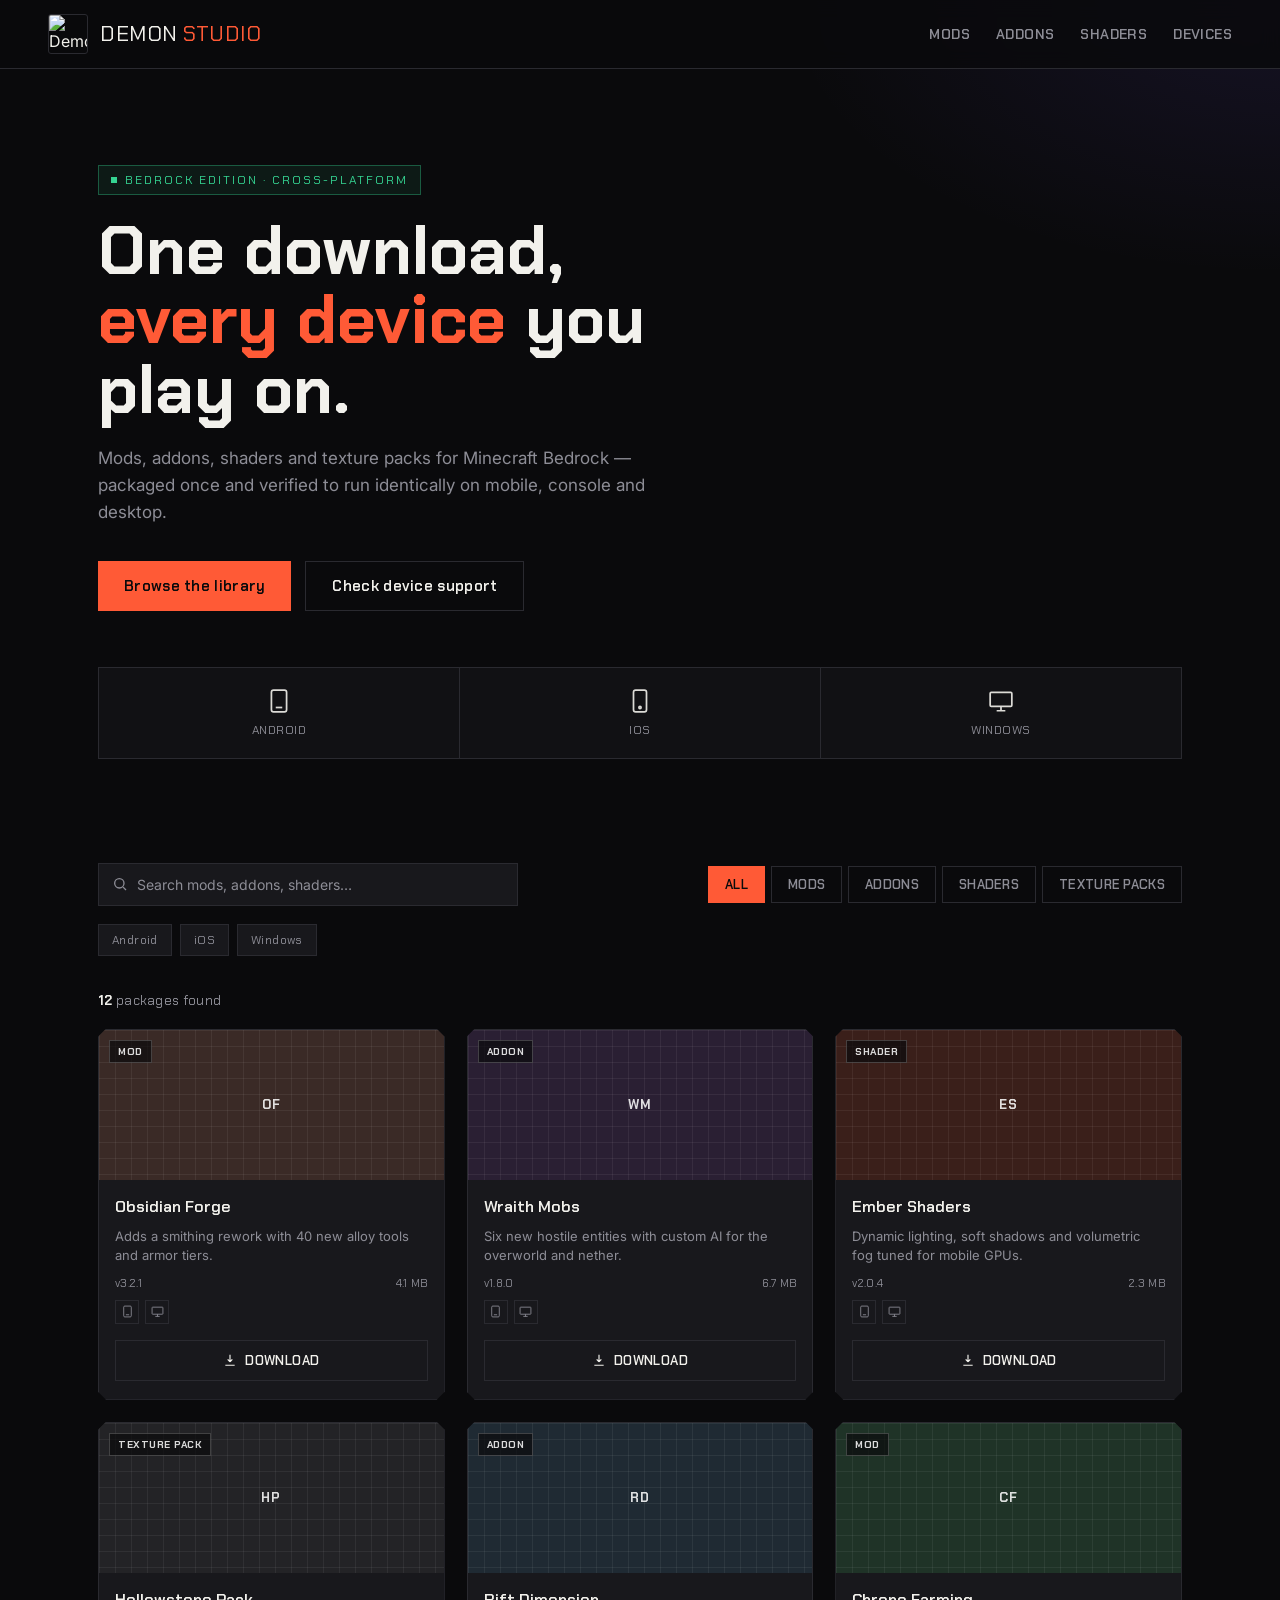
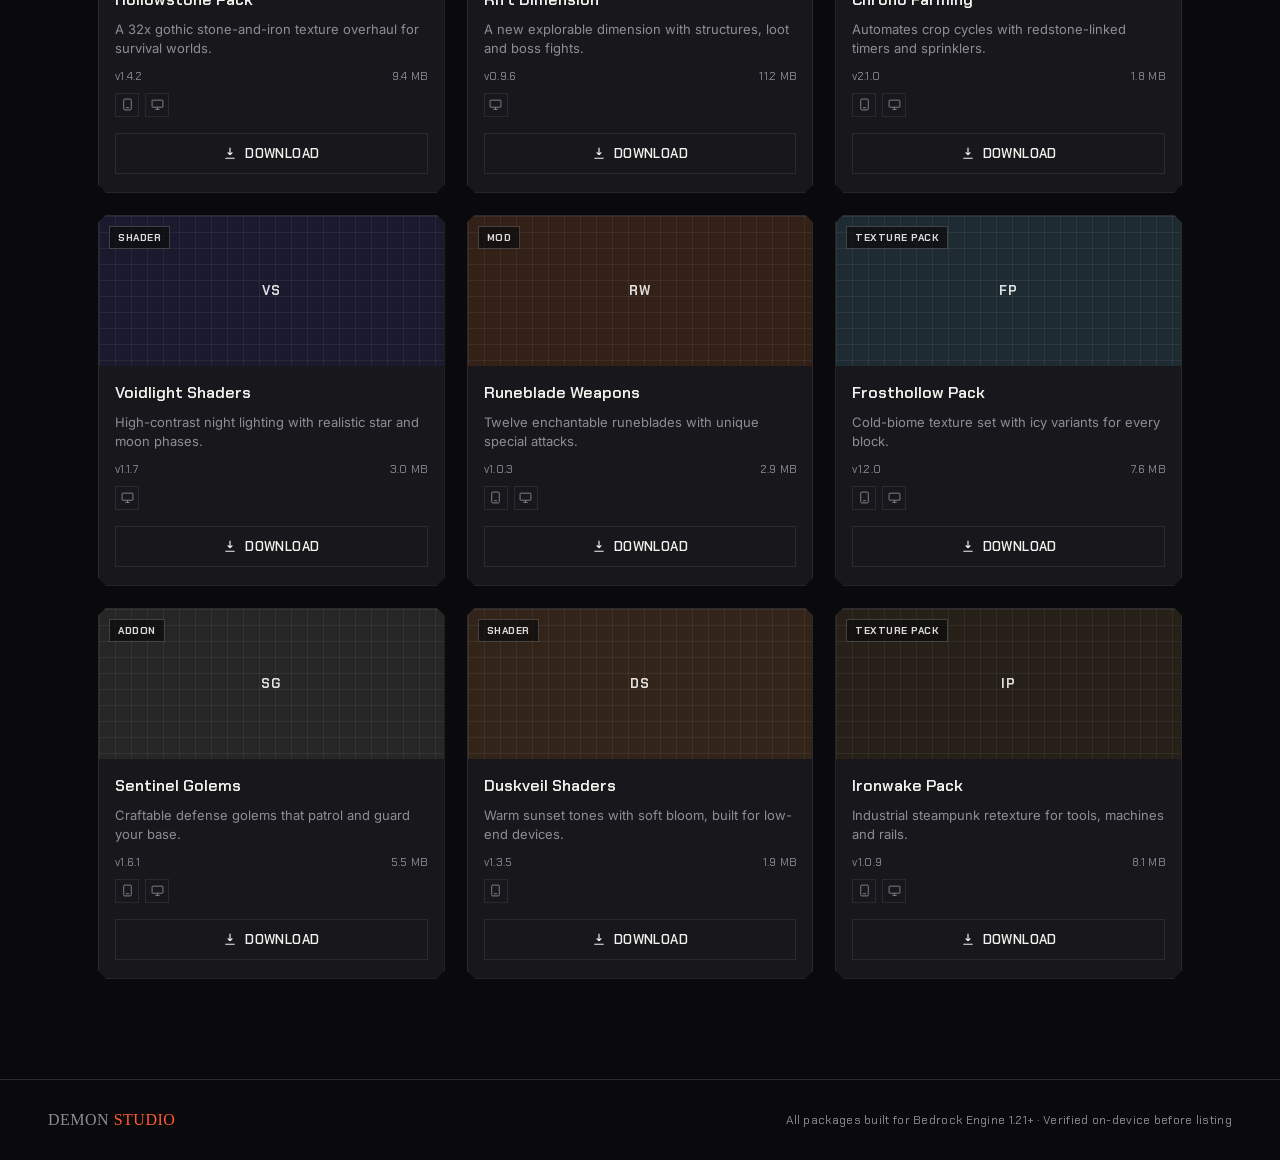
==== index.html @ 68dae7cd "Update index.html" ====
<!DOCTYPE html>
<html lang="en">
<head>
<meta charset="UTF-8">
<meta name="viewport" content="width=device-width, initial-scale=1.0">
<title>Demon Studio — Bedrock Mods, Addons &amp; Shaders</title>
<link rel="icon" href="logo.jpg">
<link rel="preconnect" href="https://fonts.googleapis.com">
<link href="https://fonts.googleapis.com/css2?family=Chakra+Petch:wght@400;500;600;700&family=Inter:wght@400;500;600&display=swap" rel="stylesheet">
<link rel="stylesheet" href="style.css">
</head>
<body>

<header>
  <a href="#top" class="brand">
    <img href="https://github.com/DeepakChaisirOfficial/Demon-Studio-Official/blob/main/logo.jpg" alt="Demon Studio logo">
    <span class="brand-name">DEMON <span>STUDIO</span></span>
  </a>
  <nav>
    <div class="nav-links">
      <a href="#library">Mods</a>
      <a href="#library">Addons</a>
      <a href="#library">Shaders</a>
      <a href="#devices">Devices</a>
    </div>
  </nav>
</header>

<section class="hero" id="top">
  <div class="eyebrow">Bedrock Edition · Cross-Platform</div>
  <h1>One download,<br><em>every device</em> you play on.</h1>
  <p>Mods, addons, shaders and texture packs for Minecraft Bedrock — packaged once and verified to run identically on mobile, console and desktop.</p>
  <div class="hero-actions">
    <a href="#library" class="btn btn-primary">Browse the library</a>
    <a href="#devices" class="btn btn-ghost">Check device support</a>
  </div>

  <div class="device-strip" id="devices">
    <div class="device-item"><svg viewBox="0 0 24 24" fill="none" stroke-width="1.6"><rect x="5" y="2" width="14" height="20" rx="2"/><path d="M9 18h6"/></svg><span>Android</span></div>
    <div class="device-item"><svg viewBox="0 0 24 24" fill="none" stroke-width="1.6"><rect x="6" y="2" width="12" height="20" rx="2"/><circle cx="12" cy="18" r="1"/></svg><span>iOS</span></div>
    <div class="device-item"><svg viewBox="0 0 24 24" fill="none" stroke-width="1.6"><rect x="2" y="4" width="20" height="13" rx="1"/><path d="M8 21h8M12 17v4"/></svg><span>Windows</span></div>
  </div>
</section>

<section class="controls" id="library">
  <div class="controls-row">
    <div class="search-wrap">
      <svg viewBox="0 0 24 24" fill="none" stroke-width="2"><circle cx="11" cy="11" r="7"/><path d="M21 21l-4.3-4.3"/></svg>
      <input id="search" type="text" placeholder="Search mods, addons, shaders…">
    </div>
    <div class="tabs" id="tabs">
      <button class="tab active" data-cat="all">All</button>
      <button class="tab" data-cat="mod">Mods</button>
      <button class="tab" data-cat="addon">Addons</button>
      <button class="tab" data-cat="shader">Shaders</button>
      <button class="tab" data-cat="texture">Texture Packs</button>
    </div>
  </div>
  <div class="device-filters" id="deviceFilters"></div>
  <div class="result-count" id="resultCount"></div>
</section>

<section class="grid" id="grid"></section>

<footer>
  <span class="brand-name" style="font-family:'Graduate';">DEMON <span style="color:var(--ember)">STUDIO</span></span>
  <span>All packages built for Bedrock Engine 1.21+ · Verified on-device before listing</span>
</footer>

<script src="script.js"></script>
</body>
</html>
---- style.css ----
/* ============ Tokens ============ */
@font-face{
  font-family:'Graduate';
  src:url('assets/Graduate-Regular.ttf') format('truetype');
  font-display:swap;
}
:root{
  --bg:#0a0a0c;
  --bg-elev:#111114;
  --card:#18181c;
  --card-hover:#1e1e23;
  --line:#2a2a30;
  --text:#f2f1ec;
  --muted:#8d8d96;
  --ember:#ff5a36;
  --ender:#7c5cff;
  --emerald:#35d492;
  --cut:14px; /* chamfer size, echoes the stencil-cut logo */
}

*{box-sizing:border-box;}
html{scroll-behavior:smooth;}
body{
  margin:0;
  background:
    radial-gradient(1100px 500px at 15% -10%, rgba(255,90,54,.10), transparent 60%),
    radial-gradient(900px 500px at 100% 0%, rgba(124,92,255,.10), transparent 55%),
    var(--bg);
  color:var(--text);
  font-family:'Inter',system-ui,sans-serif;
  -webkit-font-smoothing:antialiased;
}
::selection{background:var(--ember);color:#0a0a0c;}
a{color:inherit;}
img{max-width:100%;display:block;}

.chamfer-sm{
  clip-path:polygon(8px 0,calc(100% - 8px) 0,100% 8px,100% calc(100% - 8px),calc(100% - 8px) 100%,8px 100%,0 calc(100% - 8px),0 8px);
}

/* ============ Header ============ */
header{
  position:sticky; top:0; z-index:50;
  display:flex; align-items:center; justify-content:space-between;
  gap:24px;
  padding:14px clamp(16px,4vw,48px);
  background:rgba(10,10,12,.85);
  backdrop-filter:blur(10px);
  border-bottom:1px solid var(--line);
}
.brand{display:flex; align-items:center; gap:12px; text-decoration:none;}
.brand img{width:40px; height:40px; object-fit:cover; border-radius:3px; border:1px solid var(--line);}
.brand-name{
  font-family:'Graduate','Chakra Petch',sans-serif;
  font-size:22px;
  letter-spacing:.5px;
  line-height:1;
}
.brand-name span{color:var(--ember);}

nav{display:flex; align-items:center; gap:28px;}
nav a{
  text-decoration:none; color:var(--muted); font-size:14px; font-weight:600;
  font-family:'Chakra Petch',sans-serif; letter-spacing:.4px; text-transform:uppercase;
  transition:color .15s;
}
nav a:hover{color:var(--text);}
.nav-links{display:flex; gap:26px;}
@media (max-width:820px){ .nav-links{display:none;} }

/* ============ Hero ============ */
.hero{
  padding:clamp(48px,8vw,96px) clamp(16px,4vw,48px) 40px;
  max-width:1180px; margin:0 auto;
}
.eyebrow{
  display:inline-flex; align-items:center; gap:8px;
  font-family:'Chakra Petch',sans-serif; text-transform:uppercase;
  font-size:12px; letter-spacing:2px; color:var(--emerald);
  border:1px solid rgba(53,212,146,.35); background:rgba(53,212,146,.08);
  padding:6px 12px; margin-bottom:22px;
}
.eyebrow::before{content:''; width:6px; height:6px; background:var(--emerald); display:inline-block;}
h1{
  font-family:'Chakra Petch',sans-serif;
  font-weight:700;
  font-size:clamp(38px,6vw,68px);
  line-height:1.02;
  margin:0 0 20px;
  max-width:14ch;
}
h1 em{font-style:normal; color:var(--ember);}
.hero p{
  font-size:17px; color:var(--muted); max-width:52ch; line-height:1.6; margin:0 0 34px;
}
.hero-actions{display:flex; gap:14px; flex-wrap:wrap; margin-bottom:56px;}
.btn{
  font-family:'Chakra Petch',sans-serif; font-weight:600; letter-spacing:.3px;
  font-size:15px; padding:14px 26px; border:none; cursor:pointer;
  text-decoration:none; display:inline-flex; align-items:center; gap:8px;
  transition:transform .15s ease, box-shadow .15s ease;
}
.btn:active{transform:scale(.97);}
.btn-primary{background:var(--ember); color:#0a0a0c;}
.btn-primary:hover{box-shadow:0 0 0 2px rgba(255,90,54,.35);}
.btn-ghost{background:transparent; color:var(--text); border:1px solid var(--line);}
.btn-ghost:hover{border-color:var(--ender); color:var(--ender);}

/* device compatibility strip — the thesis of the page */
.device-strip{
  display:grid;
  grid-template-columns:repeat(auto-fit,minmax(120px,1fr));
  gap:1px;
  background:var(--line);
  border:1px solid var(--line);
}
.device-item{
  background:var(--bg-elev);
  padding:20px 14px;
  display:flex; flex-direction:column; align-items:center; gap:8px;
  text-align:center;
}
.device-item svg{width:26px; height:26px; stroke:var(--text); opacity:.9;}
.device-item span{
  font-family:'Chakra Petch',sans-serif; font-size:12px; letter-spacing:.5px;
  text-transform:uppercase; color:var(--muted);
}

/* ============ Controls ============ */
.controls{
  max-width:1180px; margin:64px auto 0; padding:0 clamp(16px,4vw,48px);
}
.controls-row{
  display:flex; gap:14px; flex-wrap:wrap; align-items:center; justify-content:space-between;
  margin-bottom:18px;
}
.search-wrap{
  position:relative; flex:1; min-width:240px; max-width:420px;
}
.search-wrap svg{
  position:absolute; left:14px; top:50%; transform:translateY(-50%);
  width:16px; height:16px; stroke:var(--muted);
}
#search{
  width:100%; padding:12px 14px 12px 38px; background:var(--card);
  border:1px solid var(--line); color:var(--text); font-family:'Inter',sans-serif;
  font-size:14px; outline:none;
}
#search:focus{border-color:var(--ember);}
#search::placeholder{color:var(--muted);}

.tabs{display:flex; gap:6px; flex-wrap:wrap;}
.tab{
  font-family:'Chakra Petch',sans-serif; font-size:13px; font-weight:600; letter-spacing:.3px;
  text-transform:uppercase; color:var(--muted); background:transparent;
  border:1px solid var(--line); padding:9px 16px; cursor:pointer; transition:.15s;
}
.tab:hover{color:var(--text); border-color:var(--muted);}
.tab.active{background:var(--ember); color:#0a0a0c; border-color:var(--ember);}

.device-filters{
  display:flex; gap:8px; flex-wrap:wrap; margin-bottom:36px;
}
.chip{
  font-family:'Chakra Petch',sans-serif; font-size:12px; letter-spacing:.4px;
  color:var(--muted); border:1px solid var(--line); background:var(--card);
  padding:7px 13px; cursor:pointer; user-select:none; transition:.15s;
}
.chip.active{border-color:var(--ender); color:var(--ender); background:rgba(124,92,255,.1);}

.result-count{font-size:13px; color:var(--muted); margin-bottom:20px; font-family:'Chakra Petch',sans-serif; letter-spacing:.3px;}
.result-count b{color:var(--text);}

/* ============ Grid / Cards ============ */
.grid{
  max-width:1180px; margin:0 auto; padding:0 clamp(16px,4vw,48px) 100px;
  display:grid; grid-template-columns:repeat(auto-fill,minmax(270px,1fr)); gap:22px;
}
.card{
  background:var(--card); border:1px solid var(--line);
  display:flex; flex-direction:column; overflow:hidden;
  transition:transform .18s ease, border-color .18s ease, background .18s ease;
}
.card:hover{transform:translateY(-4px); border-color:var(--ember); background:var(--card-hover);}
.thumb{
  height:150px; position:relative; overflow:hidden;
  display:flex; align-items:center; justify-content:center;
  font-family:'Chakra Petch',sans-serif; font-weight:700; font-size:13px;
  letter-spacing:1px; text-transform:uppercase; color:rgba(255,255,255,.85);
}
.thumb::after{
  content:''; position:absolute; inset:0;
  background-image:linear-gradient(rgba(255,255,255,.06) 1px, transparent 1px),
                    linear-gradient(90deg, rgba(255,255,255,.06) 1px, transparent 1px);
  background-size:16px 16px;
}
.tag-pill{
  position:absolute; top:10px; left:10px; z-index:2;
  background:rgba(10,10,12,.7); border:1px solid rgba(255,255,255,.2);
  font-size:10px; padding:4px 8px; letter-spacing:.5px;
}
.card-body{padding:16px 16px 18px; display:flex; flex-direction:column; gap:10px; flex:1;}
.card-title{font-family:'Chakra Petch',sans-serif; font-weight:600; font-size:16px; margin:0;}
.card-desc{font-size:13px; color:var(--muted); line-height:1.5; margin:0; flex:1;}
.meta-row{display:flex; justify-content:space-between; font-size:11px; color:var(--muted); font-family:'Chakra Petch',sans-serif; letter-spacing:.3px;}
.devices-row{display:flex; gap:6px; flex-wrap:wrap;}
.dev-badge{
  width:24px; height:24px; border:1px solid var(--line); display:flex; align-items:center; justify-content:center;
}
.dev-badge svg{width:13px; height:13px; stroke:var(--muted);}

/* Download link, styled to look like a button */
.dl-btn{
  margin-top:6px; width:100%; padding:11px; background:transparent; color:var(--text);
  border:1px solid var(--line); font-family:'Chakra Petch',sans-serif; font-weight:600;
  font-size:13px; letter-spacing:.4px; text-transform:uppercase; cursor:pointer;
  display:flex; align-items:center; justify-content:center; gap:8px; transition:.15s;
  text-decoration:none; box-sizing:border-box;
}
.dl-btn:hover{background:var(--ember); color:#0a0a0c; border-color:var(--ember);}
.dl-btn svg{width:14px; height:14px;}

.empty-state{
  grid-column:1/-1; text-align:center; padding:70px 20px; color:var(--muted);
  font-family:'Chakra Petch',sans-serif;
}

/* ============ Footer ============ */
footer{
  border-top:1px solid var(--line); padding:32px clamp(16px,4vw,48px);
  display:flex; justify-content:space-between; flex-wrap:wrap; gap:12px;
  font-size:12px; color:var(--muted); font-family:'Chakra Petch',sans-serif; letter-spacing:.3px;
}
footer .brand-name{font-size:16px;}
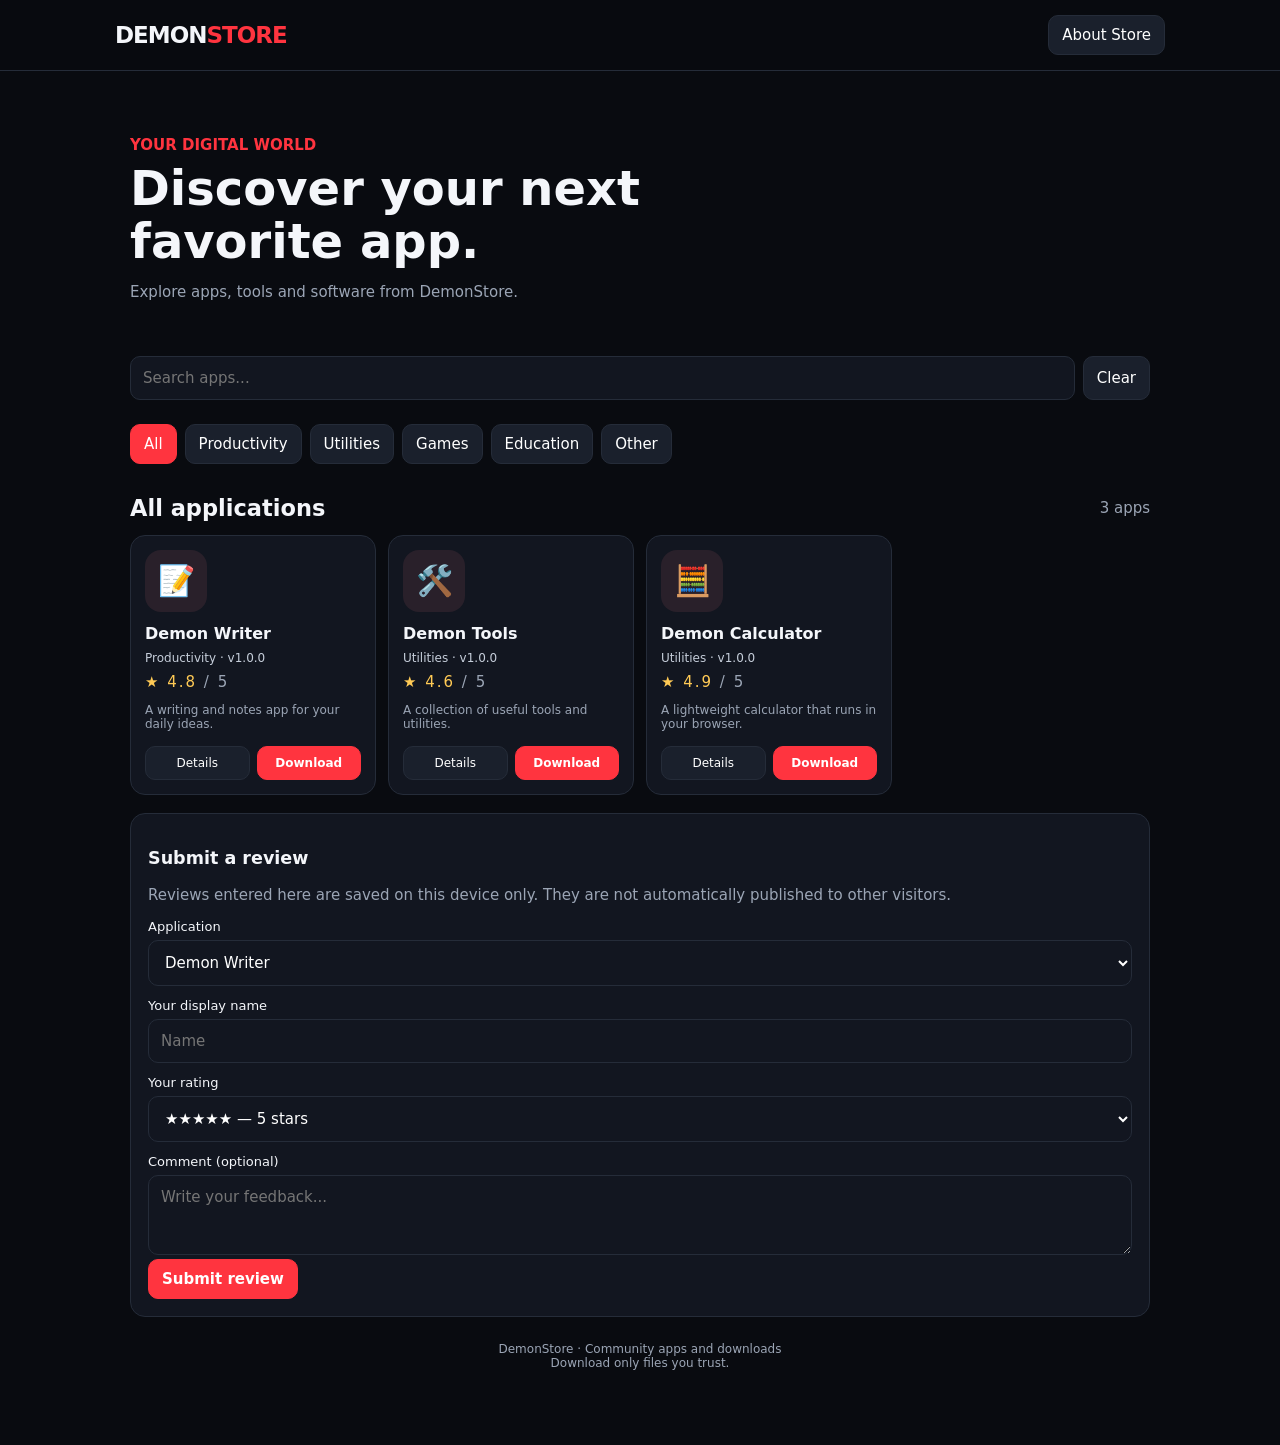
==== commit b588ef25: "Update index.html" ====
--- a/index.html
+++ b/index.html
@@ -1,72 +1,226 @@
+
 <!DOCTYPE html>
 <html lang="en">
 <head>
 <meta charset="UTF-8">
-<meta name="viewport" content="width=device-width, initial-scale=1.0">
-<title>Demon Studio — Bedrock Mods, Addons &amp; Shaders</title>
-<link rel="icon" href="logo.jpg">
-<link rel="preconnect" href="https://fonts.googleapis.com">
-<link href="https://fonts.googleapis.com/css2?family=Chakra+Petch:wght@400;500;600;700&family=Inter:wght@400;500;600&display=swap" rel="stylesheet">
-<link rel="stylesheet" href="style.css">
+<meta name="viewport" content="width=device-width, initial-scale=1">
+<title>DemonStore — App Store</title>
+<style>
+:root{color-scheme:dark;--bg:#090b10;--panel:#121620;--line:#252c39;--red:#ff343f;--muted:#9ba5b5;--text:#f4f6fa}
+*{box-sizing:border-box}
+body{margin:0;background:var(--bg);color:var(--text);font:15px system-ui,Arial,sans-serif}
+header{position:sticky;top:0;z-index:5;background:#090b10ee;backdrop-filter:blur(12px);border-bottom:1px solid var(--line);padding:15px}
+nav,.wrap{max-width:1050px;margin:auto}
+nav{display:flex;align-items:center;justify-content:space-between;gap:12px}
+.logo{font-size:23px;font-weight:900;letter-spacing:-1px}.logo span{color:var(--red)}
+button,input,select,textarea{font:inherit}
+button{cursor:pointer;border:1px solid var(--line);background:#1a202c;color:white;padding:10px 13px;border-radius:10px}
+button:hover{border-color:var(--red)}
+.primary{background:var(--red);color:white;border-color:var(--red);font-weight:750}
+.wrap{padding:20px 15px 50px}
+.hero{padding:27px 0 20px}
+.hero h1{font-size:clamp(30px,7vw,48px);line-height:1.1;margin:8px 0}
+.hero p,.muted{color:var(--muted)}
+.search{display:flex;gap:8px;margin:20px 0}
+input,select,textarea{background:var(--panel);color:white;border:1px solid var(--line);border-radius:10px;padding:12px;width:100%;min-width:0}
+.categories{display:flex;gap:8px;overflow:auto;padding:4px 0 17px}
+.categories button{white-space:nowrap}
+.categories .active{background:var(--red);border-color:var(--red)}
+.sectionhead{display:flex;justify-content:space-between;align-items:center;margin:14px 0}
+.grid{display:grid;grid-template-columns:repeat(auto-fill,minmax(155px,1fr));gap:12px}
+.app{border:1px solid var(--line);background:var(--panel);border-radius:15px;padding:14px;min-width:0}
+.appicon{height:62px;width:62px;border-radius:16px;display:grid;place-items:center;background:#29202a;font-size:30px;margin-bottom:12px}
+.app h3{font-size:16px;margin:4px 0;overflow-wrap:anywhere}
+.app p{font-size:12px;color:var(--muted);min-height:31px}
+.meta{font-size:12px;color:#c6ceda;margin:8px 0}
+.actions{display:flex;gap:7px;flex-wrap:wrap}
+.actions button{flex:1;font-size:12px;padding:9px 5px}
+.empty{padding:35px 10px;text-align:center;color:var(--muted)}
+.panel{border:1px solid var(--line);background:var(--panel);border-radius:15px;padding:17px;margin-top:18px}
+footer{text-align:center;color:var(--muted);font-size:12px;padding:25px}
+dialog{width:min(520px,calc(100% - 24px));max-height:88vh;overflow:auto;background:var(--panel);color:var(--text);border:1px solid var(--line);border-radius:18px;padding:20px}
+dialog::backdrop{background:#000b}
+.detailicon{font-size:46px}
+.stars{color:#ffca55;letter-spacing:2px}
+.review{border-top:1px solid var(--line);padding:12px 0;overflow-wrap:anywhere}
+label{display:block;font-size:13px;margin:12px 0 6px}
+@media(min-width:700px){.grid{grid-template-columns:repeat(auto-fill,minmax(200px,1fr))}.hero{padding-top:45px}}
+</style>
 </head>
 <body>
-
 <header>
-  <a href="#top" class="brand">
-    <img href="https://github.com/DeepakChaisirOfficial/Demon-Studio-Official/blob/main/logo.jpg" alt="Demon Studio logo">
-    <span class="brand-name">DEMON <span>STUDIO</span></span>
-  </a>
-  <nav>
-    <div class="nav-links">
-      <a href="#library">Mods</a>
-      <a href="#library">Addons</a>
-      <a href="#library">Shaders</a>
-      <a href="#devices">Devices</a>
-    </div>
-  </nav>
+<nav>
+<div class="logo">DEMON<span>STORE</span></div>
+<button onclick="showInfo()">About Store</button>
+</nav>
 </header>
 
-<section class="hero" id="top">
-  <div class="eyebrow">Bedrock Edition · Cross-Platform</div>
-  <h1>One download,<br><em>every device</em> you play on.</h1>
-  <p>Mods, addons, shaders and texture packs for Minecraft Bedrock — packaged once and verified to run identically on mobile, console and desktop.</p>
-  <div class="hero-actions">
-    <a href="#library" class="btn btn-primary">Browse the library</a>
-    <a href="#devices" class="btn btn-ghost">Check device support</a>
-  </div>
-
-  <div class="device-strip" id="devices">
-    <div class="device-item"><svg viewBox="0 0 24 24" fill="none" stroke-width="1.6"><rect x="5" y="2" width="14" height="20" rx="2"/><path d="M9 18h6"/></svg><span>Android</span></div>
-    <div class="device-item"><svg viewBox="0 0 24 24" fill="none" stroke-width="1.6"><rect x="6" y="2" width="12" height="20" rx="2"/><circle cx="12" cy="18" r="1"/></svg><span>iOS</span></div>
-    <div class="device-item"><svg viewBox="0 0 24 24" fill="none" stroke-width="1.6"><rect x="2" y="4" width="20" height="13" rx="1"/><path d="M8 21h8M12 17v4"/></svg><span>Windows</span></div>
-  </div>
+<main class="wrap">
+<section class="hero">
+<div style="color:var(--red);font-weight:800">YOUR DIGITAL WORLD</div>
+<h1>Discover your next<br>favorite app.</h1>
+<p>Explore apps, tools and software from DemonStore.</p>
 </section>
 
-<section class="controls" id="library">
-  <div class="controls-row">
-    <div class="search-wrap">
-      <svg viewBox="0 0 24 24" fill="none" stroke-width="2"><circle cx="11" cy="11" r="7"/><path d="M21 21l-4.3-4.3"/></svg>
-      <input id="search" type="text" placeholder="Search mods, addons, shaders…">
-    </div>
-    <div class="tabs" id="tabs">
-      <button class="tab active" data-cat="all">All</button>
-      <button class="tab" data-cat="mod">Mods</button>
-      <button class="tab" data-cat="addon">Addons</button>
-      <button class="tab" data-cat="shader">Shaders</button>
-      <button class="tab" data-cat="texture">Texture Packs</button>
-    </div>
-  </div>
-  <div class="device-filters" id="deviceFilters"></div>
-  <div class="result-count" id="resultCount"></div>
+<div class="search">
+<input id="search" placeholder="Search apps..." oninput="render()">
+<button onclick="document.getElementById('search').value='';render()">Clear</button>
+</div>
+
+<div class="categories" id="categories"></div>
+<div class="sectionhead">
+<h2 id="heading" style="margin:0">All applications</h2>
+<span id="count" class="muted"></span>
+</div>
+<div class="grid" id="grid"></div>
+<div id="empty" class="empty" hidden>No apps found. Check your search or catalogue.</div>
+
+<section class="panel">
+<h3>Submit a review</h3>
+<p class="muted">Reviews entered here are saved on this device only. They are not automatically published to other visitors.</p>
+<label for="reviewApp">Application</label>
+<select id="reviewApp"></select>
+<label for="reviewName">Your display name</label>
+<input id="reviewName" maxlength="40" placeholder="Name">
+<label for="reviewRating">Your rating</label>
+<select id="reviewRating">
+<option value="5">★★★★★ — 5 stars</option>
+<option value="4">★★★★ — 4 stars</option>
+<option value="3">★★★ — 3 stars</option>
+<option value="2">★★ — 2 stars</option>
+<option value="1">★ — 1 star</option>
+</select>
+<label for="reviewText">Comment (optional)</label>
+<textarea id="reviewText" maxlength="500" rows="3" placeholder="Write your feedback..."></textarea>
+<button class="primary" onclick="submitReview()">Submit review</button>
+<div id="reviews"></div>
 </section>
-
-<section class="grid" id="grid"></section>
-
-<footer>
-  <span class="brand-name" style="font-family:'Graduate';">DEMON <span style="color:var(--ember)">STUDIO</span></span>
-  <span>All packages built for Bedrock Engine 1.21+ · Verified on-device before listing</span>
-</footer>
-
-<script src="script.js"></script>
+<footer>DemonStore · Community apps and downloads<br>Download only files you trust.</footer>
+</main>
+
+<dialog id="details">
+<button style="float:right" onclick="closeDetails()">✕</button>
+<div id="detailContent"></div>
+</dialog>
+
+<script>
+/*
+  Add or edit apps in this catalogue.
+  File paths are relative to this index.html.
+  Example: apps/demon-writer.apk
+*/
+const apps = [
+ {id:"writer",name:"Demon Writer",icon:"📝",category:"Productivity",version:"1.0.0",rating:4.8,size:"APK",description:"A writing and notes app for your daily ideas.",file:"apps/demon-writer.apk"},
+ {id:"tools",name:"Demon Tools",icon:"🛠️",category:"Utilities",version:"1.0.0",rating:4.6,size:"ZIP",description:"A collection of useful tools and utilities.",file:"apps/demon-tools.zip"},
+ {id:"calculator",name:"Demon Calculator",icon:"🧮",category:"Utilities",version:"1.0.0",rating:4.9,size:"HTML",description:"A lightweight calculator that runs in your browser.",file:"apps/calculator.html"}
+];
+const categories=["All","Productivity","Utilities","Games","Education","Other"];
+let selectedCategory="All";
+let activeApp=null;
+
+function safe(s){
+ return String(s??"").replace(/[&<>"']/g,c=>({"&":"&amp;","<":"&lt;",">":"&gt;",'"':"&quot;","'":"&#39;"}[c]));
+}
+function validFile(path){
+ return typeof path==="string" && !path.startsWith("/") &&
+   !path.includes("..") && /^apps\/[a-zA-Z0-9_. -]+$/.test(path);
+}
+function getReviews(){
+ try{return JSON.parse(localStorage.getItem("demonstore_reviews")||"[]")}
+ catch{return []}
+}
+function renderCategories(){
+ document.getElementById("categories").innerHTML=categories.map(c=>
+ `<button class="${selectedCategory===c?"active":""}" onclick="setCategory('${c}')">${safe(c)}</button>`
+ ).join("");
+}
+function setCategory(c){selectedCategory=c;render()}
+function render(){
+ renderCategories();
+ const q=document.getElementById("search").value.toLowerCase().trim();
+ const list=apps.filter(a=>
+ (selectedCategory==="All"||a.category===selectedCategory)&&
+ (a.name+" "+a.description+" "+a.category).toLowerCase().includes(q)
+ );
+ document.getElementById("heading").textContent=selectedCategory==="All"?"All applications":selectedCategory;
+ document.getElementById("count").textContent=list.length+" apps";
+ document.getElementById("empty").hidden=list.length!==0;
+ document.getElementById("grid").innerHTML=list.map(a=>`
+ <article class="app">
+ <div class="appicon">${safe(a.icon)}</div>
+ <h3>${safe(a.name)}</h3>
+ <div class="meta">${safe(a.category)} · v${safe(a.version)}</div>
+ <div class="stars">★ ${Number(a.rating).toFixed(1)} <span style="color:var(--muted)">/ 5</span></div>
+ <p>${safe(a.description)}</p>
+ <div class="actions">
+ <button onclick="openDetails('${safe(a.id)}')">Details</button>
+ <button class="primary" onclick="downloadApp('${safe(a.id)}')">Download</button>
+ </div></article>`).join("");
+ const sel=document.getElementById("reviewApp");
+ const old=sel.value;
+ sel.innerHTML=apps.map(a=>`<option value="${safe(a.id)}">${safe(a.name)}</option>`).join("");
+ if(apps.some(a=>a.id===old))sel.value=old;
+ renderReviews();
+}
+function downloadApp(id){
+ const a=apps.find(x=>x.id===id);
+ if(!a)return;
+ if(!validFile(a.file)){
+ alert("Invalid app file path. Check the catalogue.");return;
+ }
+ const link=document.createElement("a");
+ link.href=a.file;
+ link.download=a.file.split("/").pop();
+ document.body.appendChild(link);
+ link.click();
+ link.remove();
+}
+function openDetails(id){
+ activeApp=apps.find(a=>a.id===id);
+ if(!activeApp)return;
+ const a=activeApp;
+ document.getElementById("detailContent").innerHTML=`
+ <div class="detailicon">${safe(a.icon)}</div>
+ <h2>${safe(a.name)}</h2>
+ <div class="stars">★ ${Number(a.rating).toFixed(1)} / 5</div>
+ <p class="muted">${safe(a.category)} · Version ${safe(a.version)} · ${safe(a.size)}</p>
+ <p>${safe(a.description)}</p>
+ <p class="muted">Preset rating supplied by the store administrator; it is not calculated from community reviews.</p>
+ <button class="primary" onclick="downloadApp('${safe(a.id)}')">Download app</button>
+ <h3>Reviews on this device</h3>
+ <div id="detailReviews"></div>`;
+ document.getElementById("details").showModal();
+ const own=getReviews().filter(r=>r.appId===a.id);
+ document.getElementById("detailReviews").innerHTML=own.length?own.map(reviewHTML).join(""):"<p class='muted'>No local reviews yet.</p>";
+}
+function closeDetails(){document.getElementById("details").close()}
+function submitReview(){
+ const appId=document.getElementById("reviewApp").value;
+ const name=document.getElementById("reviewName").value.trim();
+ const comment=document.getElementById("reviewText").value.trim();
+ const rating=Number(document.getElementById("reviewRating").value);
+ if(!apps.some(a=>a.id===appId)){alert("Choose an app.");return}
+ if(!name){alert("Enter a display name.");return}
+ const all=getReviews();
+ all.unshift({appId,name:name.slice(0,40),comment:comment.slice(0,500),rating,date:new Date().toISOString()});
+ try{localStorage.setItem("demonstore_reviews",JSON.stringify(all.slice(0,300)))}
+ catch{alert("Could not save the review on this device.");return}
+ document.getElementById("reviewText").value="";
+ renderReviews();
+ alert("Review saved on this device.");
+}
+function reviewHTML(r){
+ return `<div class="review"><b>${safe(r.name)}</b> <span class="stars">${"★".repeat(Math.max(1,Math.min(5,Number(r.rating)||1)))}</span><p>${safe(r.comment||"No comment.")}</p><small class="muted">${safe(new Date(r.date).toLocaleDateString())}</small></div>`;
+}
+function renderReviews(){
+ const all=getReviews();
+ document.getElementById("reviews").innerHTML=all.length?
+ "<h4>Recent reviews on this device</h4>"+all.slice(0,10).map(reviewHTML).join(""):"";
+}
+function showInfo(){
+ alert("DemonStore is a static app catalogue. Downloads are served from the apps folder. Ratings are preset, and reviews are stored locally on this device.");
+}
+render();
+</script>
 </body>
 </html>
